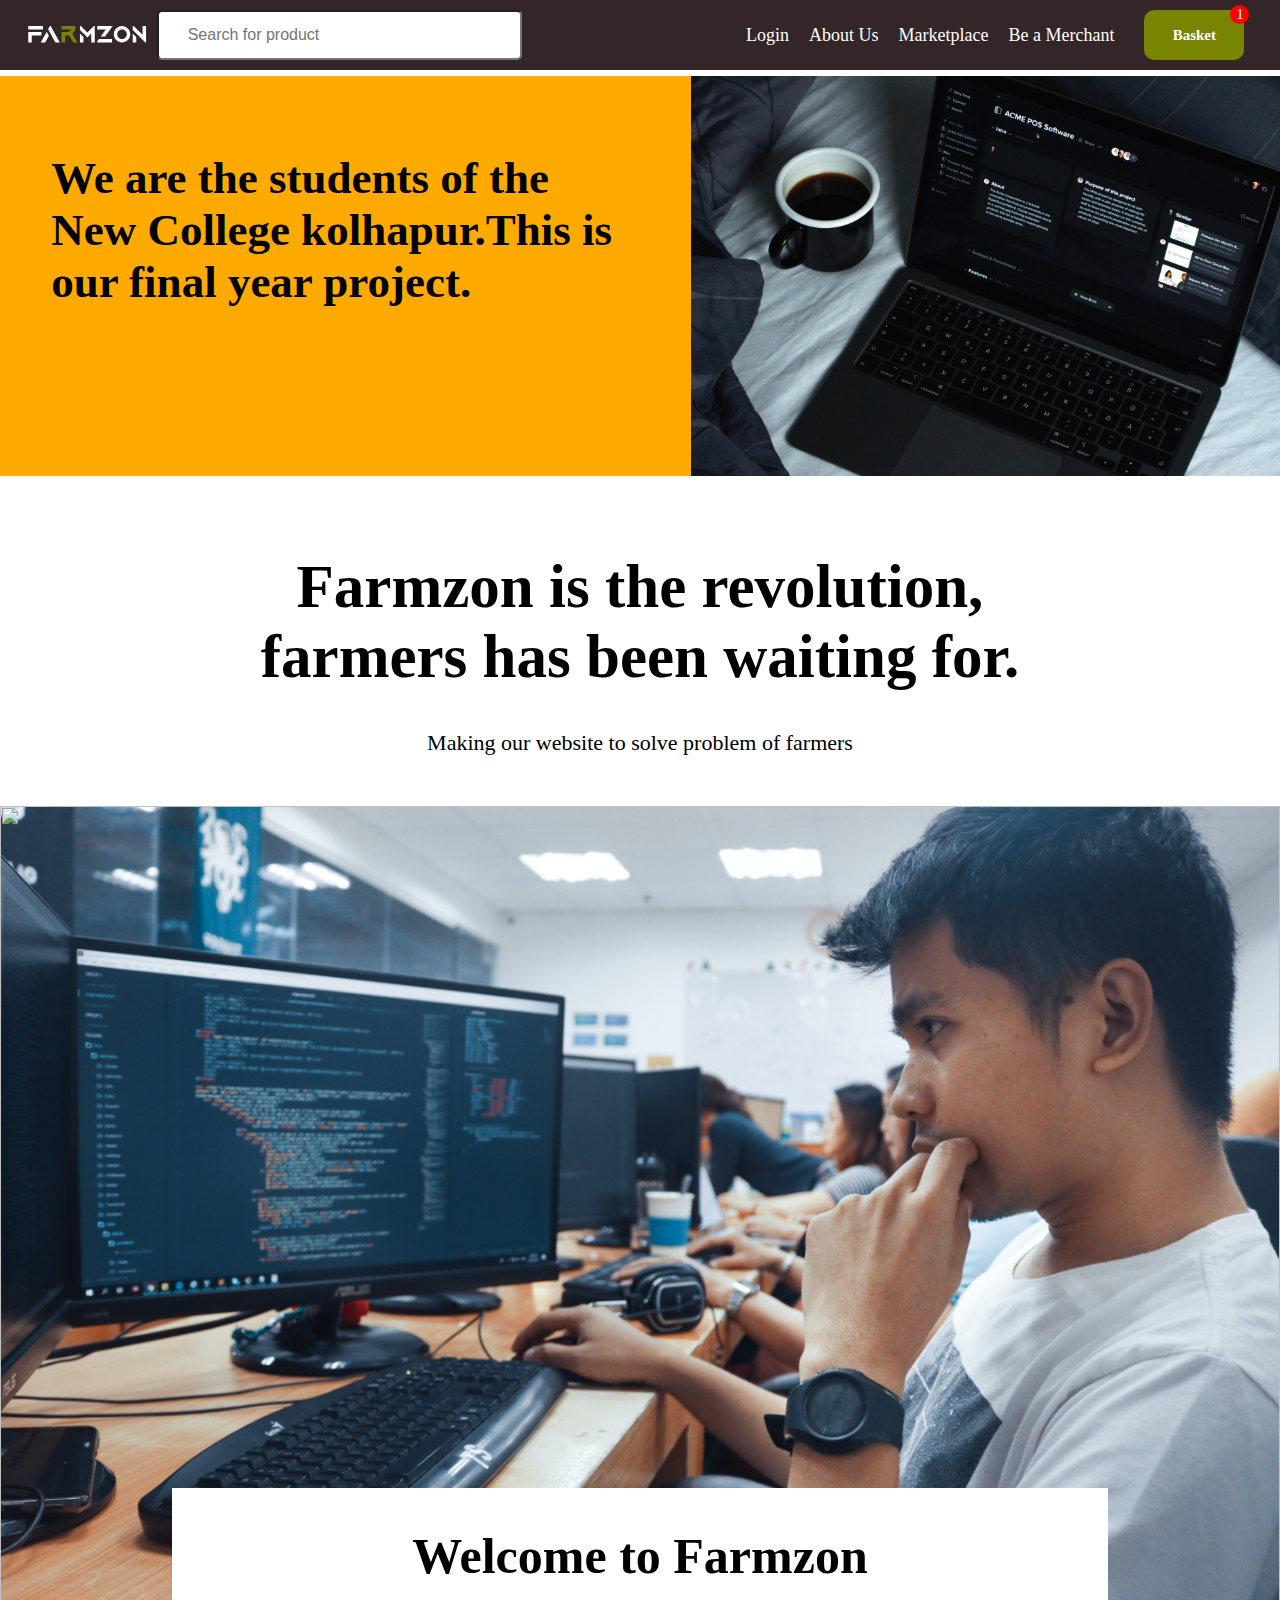
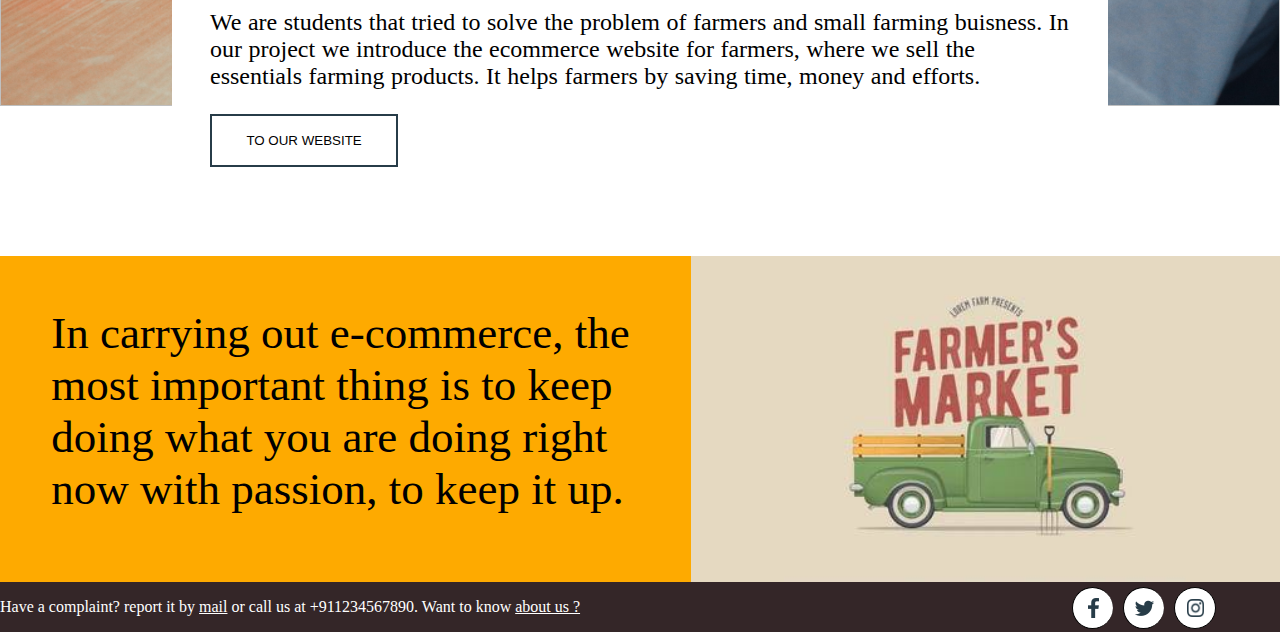
==== aboutus.html @ 4df2397a "minor changes" ====
<<<<<<< HEAD
<!DOCTYPE html>
<html lang="en">
<head>
    <meta charset="UTF-8">
    <meta http-equiv="X-UA-Compatible" content="IE=edge">
    <meta name="viewport" content="width=device-width, initial-scale=1.0">
    <title>Document</title>
    <link rel="stylesheet" href="css/style.css">
</head>
<body>
    <header>
        <div class="left_header">
            <a href="./index.html"><div class="img1"></div></a>
            <form >
            <input type="text" name="search" id="" list="search" placeholder="      Search for product" style="height: 50px;">
            <datalist id ="search">	
			<option value="Crops1">
           		
			<option value="Crops2">
           		
			<option value="Crops3">
           		
			<option value="Crops4">
           		
			<option value="Crops5">
           		
			<option value="Pesticide1">
           		
			<option value="Pesticide1">
           		
			<option value="Pesticide1">
           		
			<option value="Pesticide2">
           		
			<option value="Pesticide1">
           		
			<option value="Pesticide2">
           		
			<option value="Pesticide3">
           		
			<option value="Pesticide4">
           		
			<option value="Pesticide5">
           		
			<option value="Fertilizers1">
           		
			<option value="Fertilizers2">
           		
			<option value="Fertilizers3">
           		
			<option value="Fertilizers4">
           		
			<option value="Fertilizers5">
           		
			<option value="Equipment1">
           		
			<option value="Equipment2">
           		
			<option value="Equipment3">
           		
			<option value="Equipment4">
           		
			<option value="Equipment5">
           		
			<option value="Machinery1">
           		
			<option value="Crops6">
           		
			<option value="Crops7">
           		
			<option value="Crops8">
           		
			<option value="Crops9">
           		
			<option value="Crops10">
           		
			<option value="Pesticide5">
           		
			<option value="Pesticide6">
           		
			<option value="Pesticide7">
           		
			<option value="Pesticide8">
           		
			<option value="Pesticide9">
           		
			<option value="Pesticide10">
           		
			<option value="Fertilizers6">
           		
			<option value="Fertilizers7">
           		
			<option value="Fertilizers8">
           		
			<option value="Fertilizers9">
           		
			<option value="Fertilizers10">
           		
			<option value="Equipment6">
           		
			<option value="Equipment7">
           		
			<option value="Equipment8">
           		
			<option value="Equipment9">
           		
			<option value="Equipment10">
           		
			<option value="Machinery2">
           		
			<option value="Crops11">
           		
			<option value="Crops12">
           		
			<option value="Crops13">
           		
			<option value="Crops14">
           		
			<option value="Crops15">
           		
			<option value="Pesticide11">
           		
			<option value="Pesticide12">
           		
			<option value="Pesticide13">
           		
			<option value="Pesticide14">
           		
			<option value="Pesticide15">
           		
			<option value="Fertilizers11">
           		
			<option value="Fertilizers12">
           		
			<option value="Fertilizers13">
           		
			<option value="Fertilizers15">
           		
			<option value="Equipment11">
           		
			<option value="Equipment12">
           		
			<option value="Equipment13">
           		
			<option value="Equipment14">
           		
			<option value="Equipment15">
           		
			<option value="Machinery3">
           		
			<option value="Crops16">
           		
			<option value="Crops17">
           		
			<option value="Crops18">
           		
			<option value="Crops19">
           		
			<option value="Crops20">
           		
			<option value="Pesticide16">
           		
			<option value="Pesticide17">
           		
			<option value="Pesticide18">
           		
			<option value="Pesticide19">
           		
			<option value="Pesticide20">
           		
			<option value="Fertilizers16">
           		
			<option value="Fertilizers17">
           		
			<option value="Fertilizers18">
           		
			<option value="Fertilizers19">
           		
			<option value="Fertilizers20">
           		
			<option value="Equipment16">
           		
			<option value="Equipment17">
           		
			<option value="Machinery4">
           		
			<option value="Crops21">
           		
			<option value="Crops22">
           		
			<option value="Crops23">
           		
			<option value="Crops24">
           		
			<option value="Crops25">
           		
			<option value="Crops255">
           		
			<option value="Pesticide21">
           		
			<option value="Pesticide22">
           		
			<option value="Fertilizers21">
           		
			<option value="Fertilizers21">
           		
			<option value="Fertilizers22">
           		
			<option value="Fertilizers23">
           		
			<option value="Fertilizers24">
           		
			<option value="Fertilizers25">
           		
			<option value="Machinery5">
           		
			<option value="Machinery6">
           	
            </datalist>
            </form>
        </div>
        <div class="right_header">
            <ul>               
                <li><a href="./login.html">Login</a></li>
                 <li><a href="./aboutus.html">About Us</a></li>
                <li><a href='./product-gallery.html?type=12'>Marketplace</a></li>
                <li><a href="./product-registration.html">Be a Merchant</a></li>
               <li><a href="./cart.html">
                   <div class="basket">
                       <div style="display: flex;">
                        <img src="./images/cart.svg" alt="">
                        <h5>Basket</h5>
                        <div class="cart_counter">
                        1

                            
                        </div>
                    </div>
                </div>
            </a>
            </li>         
            </ul>
        </div>
</header>
        <div class="last-second ls">
        <!-- <a href="mailto:webmaster@example.com">Jon Doe</a> -->
        <div class="last-second-left">
            <p style="margin-top:25px ;"><b> We are the students of the New College kolhapur.This is our final year project.</b></p>
        </div>
        <div class="last-second-right lsr">
        </div>
    </div>
    <div class="sec1">
        <img src="./images/59d54d9065597f0001129e43_TheTeachersGuild_Logo_Primary_MoreBackground-01.png" id="icon"
            alt="">
        <h1>Farmzon is the revolution, farmers has been waiting for.</h1>
        <p>Making our website to solve problem of farmers</p>
    </div>
    <div class="sec2">
        <img src="" alt="" width="100%">
        <div class="img_overlay">
            <h1>Welcome to Farmzon</h1>
            <p>We are students that tried to solve the problem of
                farmers and small farming buisness. In our project we introduce the ecommerce website for farmers, where we sell the essentials farming products. It helps farmers by saving time, money and efforts.</p>
            <a href="./index.html" style="text-decoration: none;"><button>TO OUR WEBSITE</button></a>
        </div>
    </div>
    <div class="last-second">
        <div class="last-second-left">
            <p style="margin-top:0 ;">In carrying out e-commerce, the most important thing is to keep doing what you are doing right now with passion, to keep it up.</p>
        </div>
        <div class="last-second-right">
        </div>
    </div>
    <footer>
        <p>Have a complaint? report it by <a href="mailto:pratikra2001@gmail.com" style=" color: white;">mail</a> or call us at +911234567890. Want to know <a href="./aboutus.html" style="color: white;">about us ?</a></p>
        <div class="f13">
            <a href="" class="facebook"></a>
            <a href="" class="twitter"></a>
            <a href="" class="inst"></a>
        </div>
        
    </footer>
</body>
---- css/style.css ----
@charset "ISO-8859-1";
body{
    margin: auto;
    padding: 0;
    scroll-behavior: smooth;
}
.bg{
    background-image: url('../images/stock-photo-woman-selling-fresh-local-vegetable-from-farm-at-market-605493026.jpg');
    
    background-position: center -30px;
    background-size: cover;
    background-repeat: no-repeat;
    position: fixed;
    height: 100vh   ;
    width: 100%;
    z-index: -1;
    top: 0;
    margin-top: 4%;
}
header{
    background-color: #342628;
    display: flex;
    flex-direction: row;
    align-items: center;    
    justify-content: center;
    position: fixed;
    top: 0;
    left: 0;
    width: 100%;
    top: 0;
}
.left_header{
    background-color: transparent;
    display: flex;
    align-items: center;
    width: 540px;
}
.left_header a{
    margin-left: 5%;
}
.img1{
    background-image: url('../images/template-svg.svg');
    background-position:center;
    background-size: contain;
    background-repeat: no-repeat;
    width: 120px;
    height: 28px;
    margin: auto;
}
.left_header form{
	    margin-left: 10px;
        margin-bottom: 0;
}
.left_header input{
    /* margin: auto; */
    height: 40px;
    width: 365px;
    border-radius: 5px; 
    margin: 10px auto; 
    font-size: medium;
}
.right_header{
    background-color: transparent;
    margin-left: auto;
    margin-right: 2%;
    align-items: center;
    justify-content: center;
}
.right_header ul {
    display: flex;
    flex-direction: row;
    text-decoration: none;   
    margin: 0;
    align-items: center;
}
.right_header ul li{
    list-style: none; 
    margin-left: 20px;
}

select{
    background-color: transparent;
    color: white;
    border: none;
    font-size: medium;
}
#language option{
    background-color:black;
}
.right_header ul li a{
    text-decoration: none;
    color: white;
font-size: large;
}
.basket{
    height: 50px;
    width: 100px;
    background-color: #788402;
    margin:10px 10px;
    position: relative;
    top: 0;
    left: 0;
    color: white;
    display: flex;
    justify-content: center;
    border-radius: 10px;
}
.basket>div{
    margin: 9% 10%;
}
.basket h5{
    margin:auto;
    display: inline;
    color: white;
}
.basket .cart_counter{
    background-color: red;
    font-size: smaller;
    border: 2px solid red;
    border-radius: 100%;
    height: 15px;
    width: 15px;
    display: flex;
    justify-content: center;
    align-items: center;
    position: absolute;
    right: -5px;
    top: -5px;
}
.s1{
    /* border: 2px solid white; */
    margin: 9%;
    padding: 1%;
    display: flex;
    flex-direction: column;   
    row-gap: 7px;
}

.q{
    /* display: inline; */
background-color: #ffffff98;
    color:#080846;
    font-weight: bold;
    font-size: xx-large;
    padding: 1%;
    width: 580px;

}
.registration{
    color: white;
    background-color: #FEAA00;
    border: 6px solid #ca8a0a;
    padding: 15px 40px;
    margin-right: 1%;
    font-weight: bold;
}
.registration:hover{
    background-color:#ca8a0a ;
    border: 6px solid #FEAA00;
}
.registration1{
    color: white;
    background-color: #788402;
    border: 6px solid #596303;
    padding: 15px 40px;
    font-weight: bold;
}
.registration1:hover{

    background-color:#596303;;
    border: 6px solid #788402;
}
.last-second{
display: flex;
flex-direction: row;
flex-wrap: unset;
/* margin-top: 10%; */
width: 100%;
height: 326px;
}
.last-second-left{
    width: 100%;
    background-color: #FEAA00;
    font-size: 45px;
    padding: 4%;
}
.last-second-right{
    width: 100%;
}
 .last-second-right{
     background-color: #e5d9c1;
     background-image: url('../images/farmers-market-themed-vintage-styled-260nw-756444427.jpg');
     background-position: center;
     background-size: contain;
     background-repeat: no-repeat;
     width:100%;
     height: 100%;
 }
 .s5{
    margin: 0;
    background-color: white;
    display: flex;
    justify-content: center;
}
.our-product{
    width: 1110px;
    margin-top: 5%;
}
.op-hr{
    background-color: #788402;
    width:80px;
    height:4px; 
    border:none;
    margin:1% 0%;
}
.our-product p
{
    font-size: larger;
}
.products{
    display: flex;
    flex-direction: row;
    flex-wrap: wrap;
    row-gap: 49px;
    column-gap: 74px;
}
.product-card{
    width: 140px;
    height: 194px;
    /* border: 2px solid black; */
    display: grid;
    grid-template-rows: 80% 10%;
    box-shadow:  0 0 4px 0 gray;
    padding: 10px;
}
.product-image{
    background-size: contain;
    background-position: center;
    background-repeat:no-repeat;
}
.product-card>p{
    display: flex;
    justify-content: center;
    align-items: center;
}
.s3{
    background-color: white;
    /* border: 2px solid green; */
    width: 1160px;
    height: 570px;
    margin: auto;
    display: flex;
    flex-direction:row;
    column-gap: 3%;
    row-gap: 35px;
    flex-wrap: wrap;
    padding: 2px 2px;
    overflow: hidden;
}
.product_card{
    /* border: 2px solid red; */
    box-shadow: 0px 0px 4px 0px;
    border: 5px;
    border-radius: 5px;
    width: 200px;
    height:260px;
}
/* .mar{
    width:calc(100% - 10px);
} */
.product_card button{
    background-color: #788402;
    color: white;
    border: none;
    width: 185px;
    height: 30px;
    /* margin-left: 7px; */
}
.image{
    border-radius: 5px;
    /* background-size: cover; */
    background-size: contain;
    background-repeat: no-repeat;
    background-position: center center;
    width: 176px;
}
.category{
    /* margin-top: 1%; */
    height: auto;
    width: auto;
    padding: 1% 0%;
    box-shadow: 0px 0px 4px 0px;
    position: fixed;
    top: 70px;
    left: 0;
    width: 100%;
    background-color: #e5d9c1;
}
.category ul{
    display: flex;
    flex-direction: row;
    list-style: none;
    margin: 0;
    column-gap: 5%;
    font-size: large;
    justify-content: center;
}
.category ul li a{
    text-decoration: none;
    color:#342628;
}
.s4{
    background-color: white;
    margin: auto;
    width: 100%;
    width: 1160px;

}
.s4>div>p{
    margin: 0;
}
.catagory_gallery{
    overflow-x: scroll;
    /* width: 100%; */
    height: 150px;
    /* border:solid red; */
    display: flex;
    flex-direction: row;
    column-gap: 20px;
    padding: 5px 4px;
    align-items: center;
}
.catagory_card{
    /* cursor: grab; */
    /* border: solid black; */
    text-align: center;
    width: 176px;
    height: 112px;
    position:relative;
    border-radius: 5px;
    box-shadow: 0px 0px 4px 0 black;
}
.catagory_card p{
    margin: 0;
}
.catagory_card p a{
    text-decoration: none;
    color: black;
}
.ls2{
    color: gray;
    display:flex;
    flex-direction: column;
    margin: auto;
    /* height: 456px; */
    width: 360px;
    /* border: 2px solid green; */
    box-shadow: 0 0 4px 0 black;
    padding: 3%;
    row-gap: 20px;
    align-items: center;
    justify-content: center;
    margin-top: 9%;
    padding-top: 0%;
}
.ls2>div{
    border: 1px solid gray;
    width: 100%;
    height: 40px;
    border-radius: 5px;
    display: flex;
}
.ls2>div>p{
    /* height: 100%; */
    font-size: large;
    margin: auto 10px;
}
.ls2 div input{
    font-size: large;
    border: none;
    outline-style: none;
}
.ls2 a{
    text-decoration: none;
    color: gray;
}
.bt1{
    height: 45px;
    width: 100%;
    border-radius: 30px;
    /* border: solid green; */
    border: none;
    background-color: #342628;
    color: white;
    font-size: large;
}
.pro-sec1{
    /* border: 2px solid red; */
    width: 100%;
    height: 72vh;
    display: grid;
    grid-template-columns: 15% 70% 15%;
    margin-top: 8%;
}
.product-group-title{
    
    padding-left: 1%;
    margin-bottom: 0;
    font-size: x-large;
    width: 100%;
}
.aside-right{
    padding-top: 1%;
    height: 72vh;
    padding-left: 2%;
    overflow-y: scroll;
    display: flex;
    flex-direction: row;
    flex-wrap: wrap;
    column-gap: 47px;
    row-gap: 25px;
}
/* cart css */

.ps1{
    /* border: 2px solid green; */
    margin: 10% 15%;
    margin-bottom: 0;
}
.ps1>p{
    font-size: x-large;
}
.ps1>div{
    /* border: 2px solid black; */
    display: grid;
    grid-template-columns: 69% 29%;
    column-gap: 2%;
}
.ps1-left{
    /* border: 2px solid red; */
    height: 72vh;
    overflow: scroll;
    display: flex;
    flex-direction: column;
    /* row-gap:22px; */

}
.ps1-left::-webkit-scrollbar {
    display: none;
}
.ps1-right{
    height: 72vh;
    /* border: 2px solid yellow; */
    padding: 0% 0%;
}
.payment-calculator{
    /* border: 2px solid blue; */
    box-shadow: 0 0 4px ;
    height: 80%;
    margin: 2% 0;
    padding: 7%;
    padding-top: 15px;

}
.payment-product{    
    /* border: 2px solid pink; */
    box-shadow: 0 0 4px 0;
    height: 40%;
    display: flex;
    flex-direction: row;
    margin: 1%;
}
.payment-product>img{
    margin: auto 0;
    width:30%;
    
}
.product-disc{
    font-size: x-large;
    width: 200px;
    margin: 3%;
}
.product-disc>p{
    margin: 3%;
}
.product-price{
    display: flex;
    flex-direction: row;
    column-gap: 15px;
    margin: 3%;
}
.product-price>p{
    margin: 0;
    font-size: x-large;

    
}
#counter-changer{
    background-color: black;
    color: white;
    border: none;
    font-size: x-large;
    font-weight: bold;
    color: white;
    width: 30px;
    height: 30px;
}
.quantity-counter{
    display: flex;
    flex-direction: row;
    height: 30px;
    width: 90px;
}
.display-quantity>p{
    /* color: white; */
    background-color: white;
    margin: 0;
    height: 30px;
    width: 30px;
    display: flex;
    justify-content: center;
    align-items: center;

}
.pc1{
    display: grid;
    grid-template-columns: 50% 50%;
    margin-top: 5%;
}
.labels{
    text-align: right;
    font-size: large;
}
.labels p{
    margin: 0;
}
.values{
    font-size: x-large;
    text-align: right;
}
.values p{
    margin: 0;
}
.place-order-btn{
    margin: 20% auto;
    margin-bottom: 10%;
}
.pick-up-store-btn{
    margin: 10% auto;
    background-color: black;
}



/* product display */



.product-data{
    /* border: 2px solid black; */
    /* height: 100vh; */
    display: grid;
    grid-template-columns: 40% 60%;
}
.product-image-big{
    /* border: 2px solid blue; */
    height: 65vh;
    background-position: center;
    background-size: contain;
}
.product-info{
    /* border: 2px solid green; */
    height: 65vh;
}
.quantity{
    font-size: larger;
}
.product-id{
    font-size: xx-large;
}
.add-to-bag{
    background-color: #788402;
    color: white;
    font-size: medium;
    border: none;
    border-radius: 20px;
    padding: 6px;
    width: 130px;
}
.bill_page{
    /* border: 2px solid; */
    width: 80%;
    /* height:100vh; */
    margin: auto;
    margin-top: 6%;
    font-size: x-large;
}
.bill_main{
    width: 90%;
    margin: auto;
}
.doi{
    /* text-align: center; */
    font-size: x-large;
}
.invoice{
    text-align: center;
    font-size: xx-large;
}
.billed_to{
    padding-right: 63%;
}
.bill_components{    
background-color: #ecf1b8;
padding: 0% 5%;
}
.bill_components p{
    margin: 10px;
}
.bill_heading{
    display: grid;
    grid-template-columns: 55% 15% 15% 15%;
    font-size: large;
}
.total{
    width: 300px;
    height: 60px;
    border: 2px solid;
    float: right;
    display: grid;
    grid-template-columns: 50% 50%;
    color: white;
    background-color: #342628;
    margin: 2% 0;
}
.total_heading{
    font-size: large;
    display: inline;
    margin: auto;
}
.total_amount{
    font-size: xx-large;
    margin: auto;
}
.ls{
    margin-top: 58px;
    height: 400px;
}
.lsr {
    background-image: url('../images/walling-XLqiL-rz4V8-unsplash.jpg');
    background-size: cover;
}
.sec1{
    margin-top: 50px;
text-align: center;
margin-bottom: 50px;
}
.sec1 h1{
margin: 2% 15%;
font-size: 61px;
}
.sec1 p{
margin: 3% auto;
font-size: 22px
}
.sec2{
margin-bottom: 50px;
height: auto;

}
.sec2 img{
width: 100%;
height: 100vh;
background-image: url('../images/patrick-amoy-6DfEbkqsTiA-unsplash.jpg');
background-position: center;
background-size: cover;

/* background-size: cover; */
}
.img_overlay{

background-color: white;
margin: auto;
margin-top: -17%;
padding: 3%;
position: relative;
width: 860px;
/* z-index: 9; */
}
.img_overlay h1{
margin: 0%;
text-align: center;
font-size: 50px;
font-weight: 10px;
}
.img_overlay p{
text-align: left;
font-size: 24px;
font-weight: 10px;
word-spacing: 0.5px;
}
.img_overlay button{
display: block;
margin: left;
background-color: transparent;
border: 2px solid #273c48;
padding: 2% 4%;
}
.img_overlay button:hover{
background-color: #342628;
color: white;
}
footer{
background-color: #342628;
color: white;
display: grid;
grid-template-columns: 1fr 1fr;
}
footer p{
display: inline-block;
}
.f13{
display: flex;
flex-direction: row;
column-gap: 10px;
height: 10%;
margin-left: auto;
margin-right:10%;
}
.f13 img{
height: 40px;
width: 40px;
border: 1px solid black;
/* padding: 10%; */
}
.f13 a{
background-color: white;
border-radius: 100%;
margin-top: 5px;
}
.facebook{
background-image:url("../images/59d54d920116ac0001969f0c_facebook.png");
height: 40px;
width: 40px;
background-repeat: no-repeat;
background-size: 11px;
background-position:50% 50%;
border: 1px solid black;

border-right: none;
}
.twitter{
background-image:url("../images/59d54d90965779000179d122_twitter.png");
height: 40px;
width: 40px;
background-repeat: no-repeat;
background-size: 21px;
background-position:50% 50%;
border: 1px solid black;
border-right: none;
}

.inst{
background-image:url("../images/59d54d917ed19800019cf004_insta.png");
height: 40px;
width: 40px;
background-repeat: no-repeat;
background-size: 17px;
background-position:50% 50%;
border: 1px solid black;
}
.facebook:hover{
background-color: #788402;
background-image:url("../images/facebook-64.png");
background-repeat: no-repeat;
background-size: 21px;
background-position:center;
/* color: white; */
/* filter: grayscale(1.9) invert(1); */

}
.twitter:hover{
background-color: #788402;
background-image:url("../images/twitter-64.png");
background-repeat: no-repeat;
background-size: 18px;
background-position:center;
/* color: white; */
/* filter: grayscale(1.9) invert(1); */

}
.inst:hover{
background-color: #788402;
background-image:url("../images/toppng.com-https-www-instagram-comovermountaincycles-new-instagram-icon-white-351x351.png");
background-repeat: no-repeat;
background-size: 17px;
background-position:center;
/* color: white; */
/* filter: grayscale(1.9) invert(1); */

}
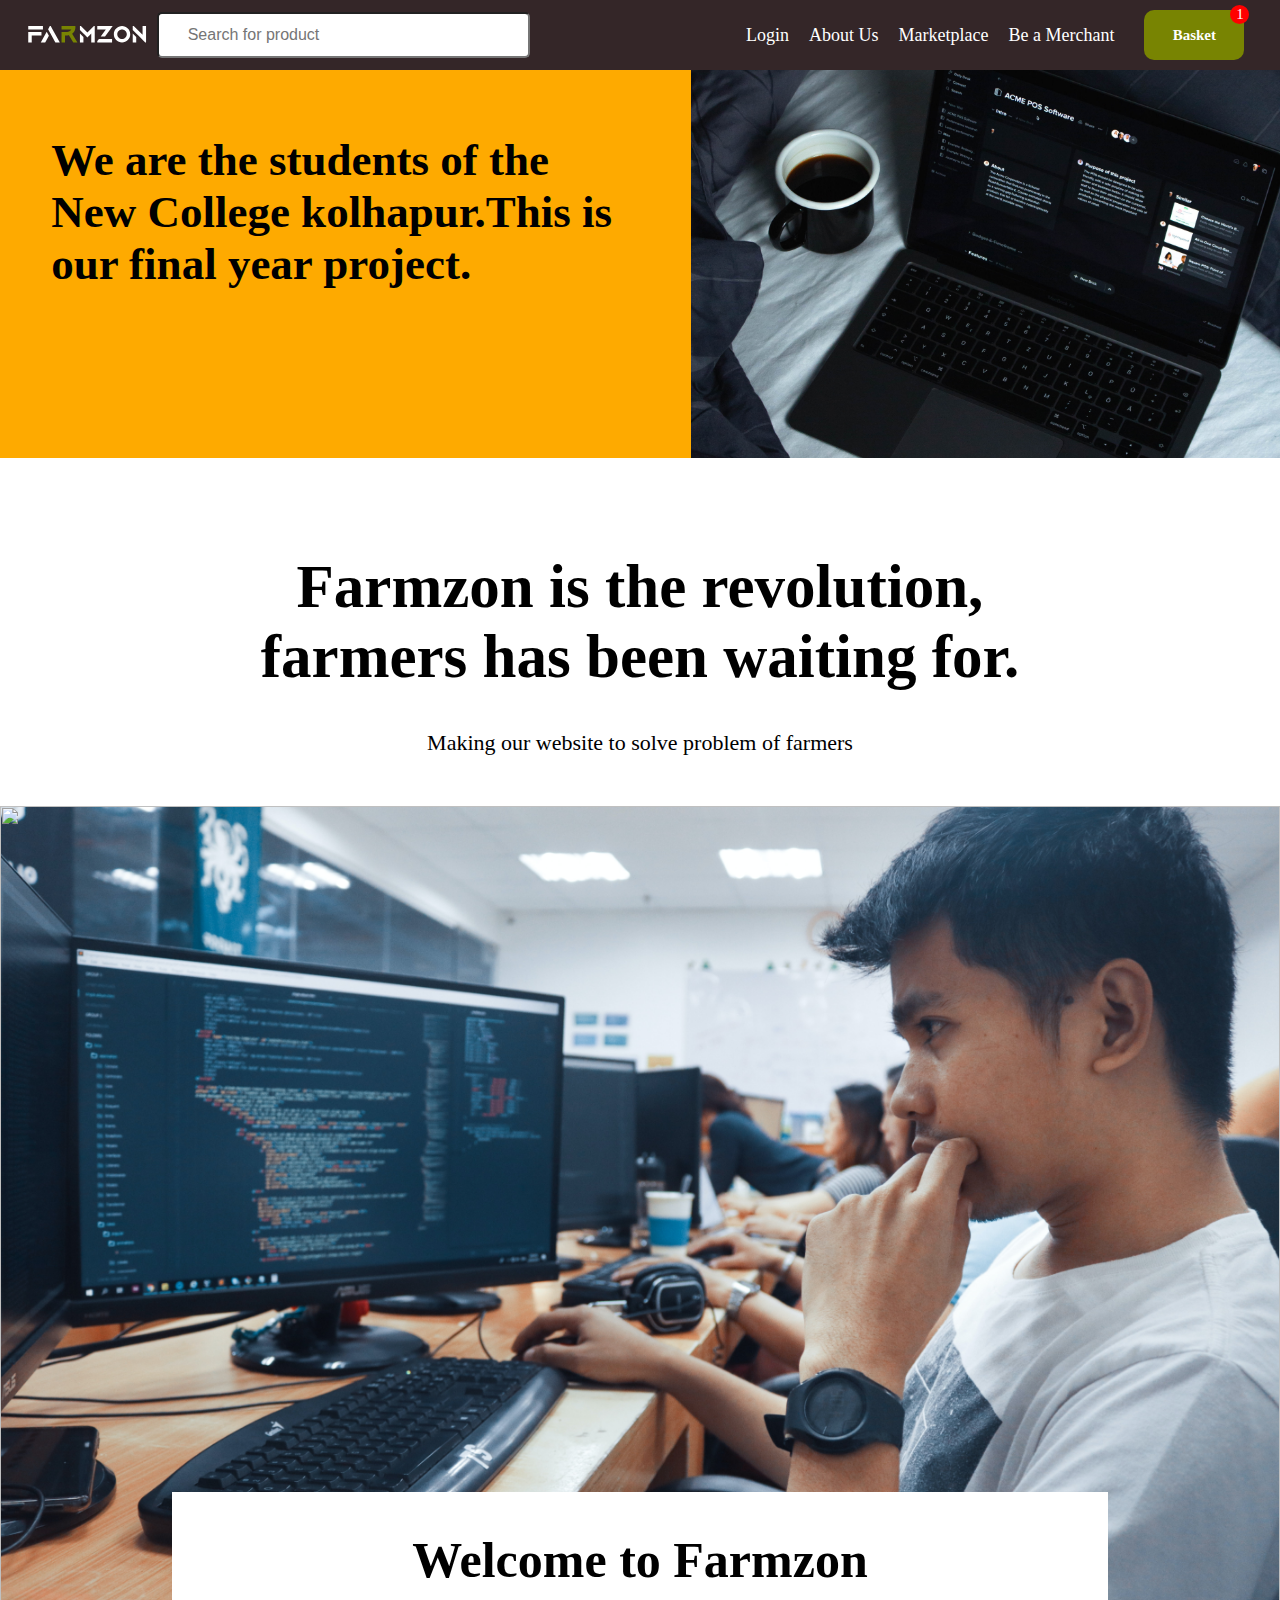
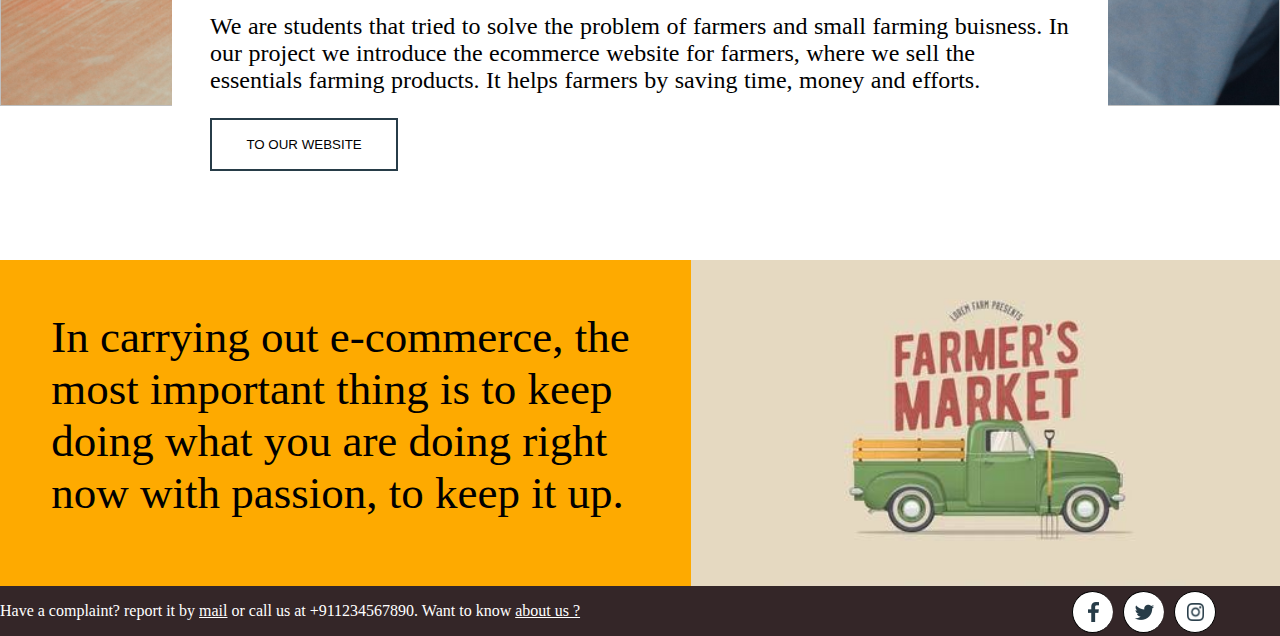
==== commit abb148b7: "minor changes" ====
--- a/aboutus.html
+++ b/aboutus.html
@@ -1,4 +1,3 @@
-<<<<<<< HEAD
 <!DOCTYPE html>
 <html lang="en">
 <head>
@@ -13,7 +12,7 @@
         <div class="left_header">
             <a href="./index.html"><div class="img1"></div></a>
             <form >
-            <input type="text" name="search" id="" list="search" placeholder="      Search for product" style="height: 50px;">
+            <input type="text" name="search" id="" list="search" placeholder="      Search for product" >
             <datalist id ="search">	
 			<option value="Crops1">
            		
@@ -273,7 +272,7 @@
         <div class="last-second-right">
         </div>
     </div>
-    <footer>
+    <footer style="margin-top: 0;">
         <p>Have a complaint? report it by <a href="mailto:pratikra2001@gmail.com" style=" color: white;">mail</a> or call us at +911234567890. Want to know <a href="./aboutus.html" style="color: white;">about us ?</a></p>
         <div class="f13">
             <a href="" class="facebook"></a>
--- a/css/style.css
+++ b/css/style.css
@@ -711,6 +711,7 @@
 color: white;
 }
 footer{
+    margin-top: 30px;
 background-color: #342628;
 color: white;
 display: grid;
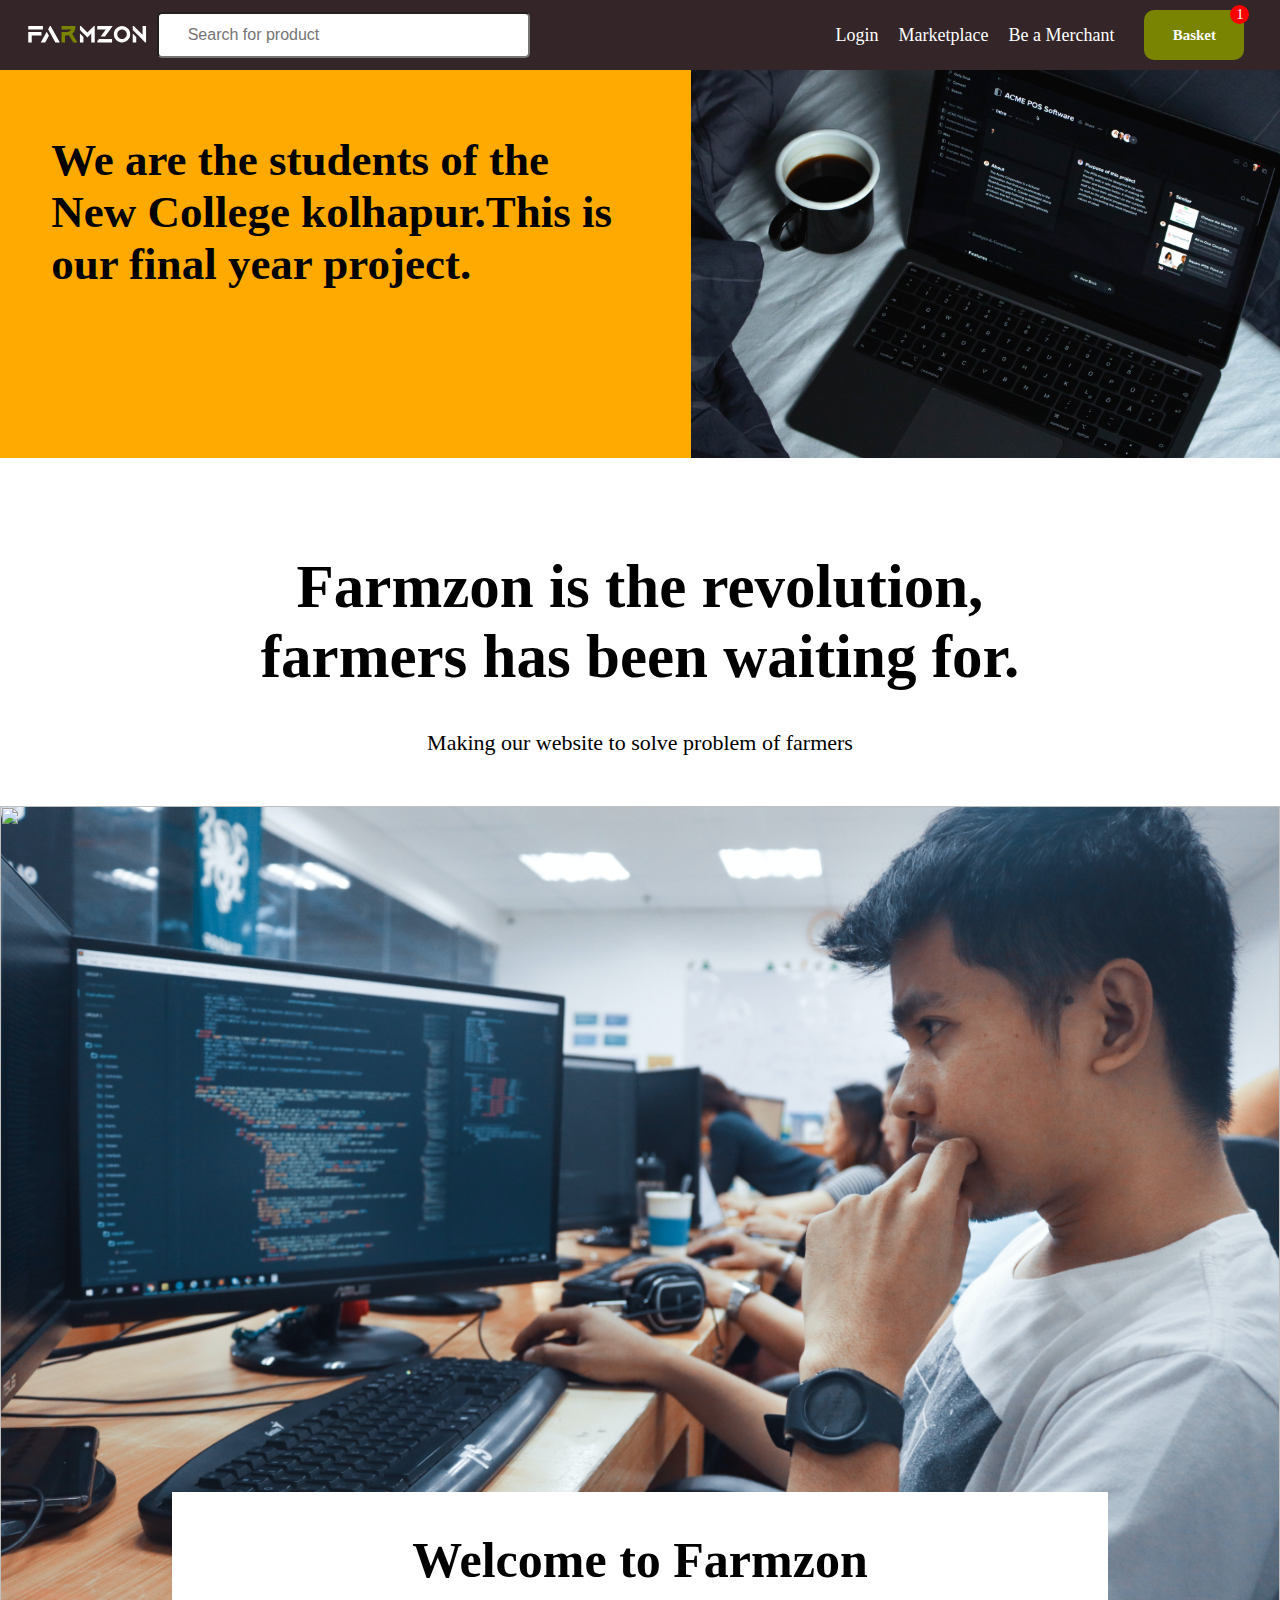
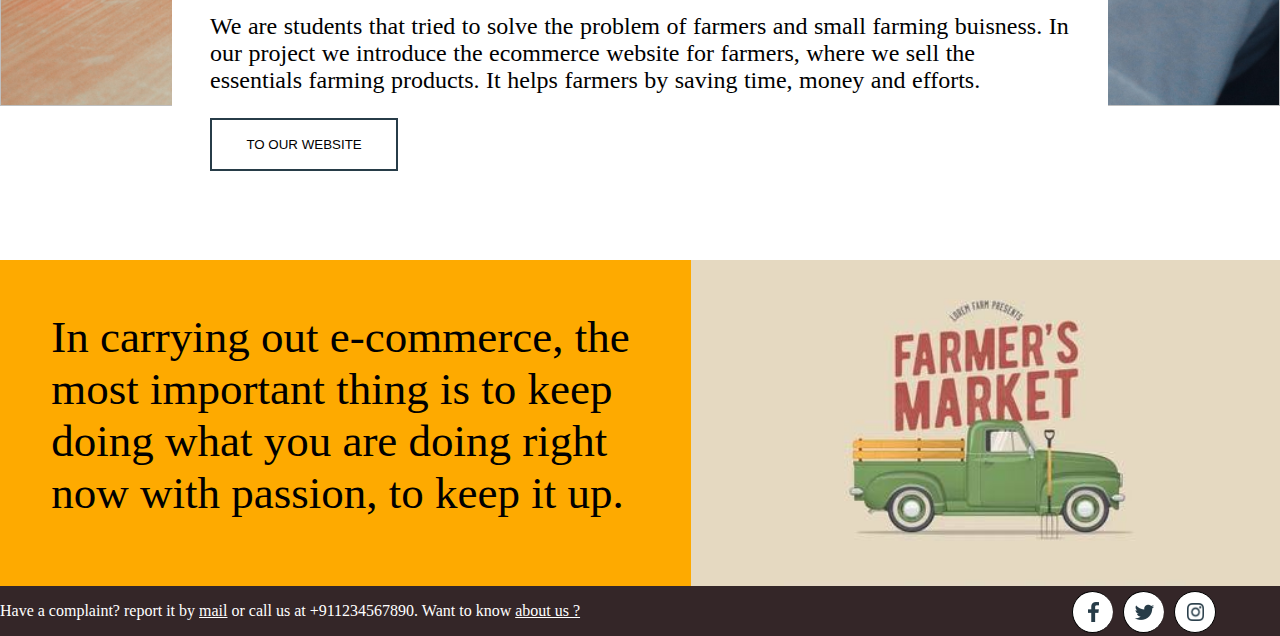
==== commit e5cce085: "added mobile view" ====
--- a/aboutus.html
+++ b/aboutus.html
@@ -4,15 +4,20 @@
     <meta charset="UTF-8">
     <meta http-equiv="X-UA-Compatible" content="IE=edge">
     <meta name="viewport" content="width=device-width, initial-scale=1.0">
-    <title>Document</title>
+    <link rel="shortcut icon" href="./images/favicon.ico" type="image/x-icon">
+    <title>Farmzon</title>
     <link rel="stylesheet" href="css/style.css">
+	<link rel="stylesheet" media="screen and (max-width: 1165px)" href="css/widescreen.css">
+    <link rel="stylesheet" media="screen and (max-width: 888px)" href="css/tablet.css">
+    <link rel="stylesheet" media="screen and (max-width: 700px)" href="css/tablet2.css">
+    <link rel="stylesheet" media="screen and (max-width: 400px)" href="css/mobile.css">
 </head>
 <body>
     <header>
         <div class="left_header">
             <a href="./index.html"><div class="img1"></div></a>
             <form >
-            <input type="text" name="search" id="" list="search" placeholder="      Search for product" >
+            <input type="text" name="search" id="" list="search" placeholder="      Search for product">
             <datalist id ="search">	
 			<option value="Crops1">
            		
@@ -220,15 +225,14 @@
             </form>
         </div>
         <div class="right_header">
-            <ul>               
+            <ul class="ns_ul">               
                 <li><a href="./login.html">Login</a></li>
-                 <li><a href="./aboutus.html">About Us</a></li>
+                 <!-- <li><a href="./aboutus.html">About Us</a></li> -->
                 <li><a href='./product-gallery.html?type=12'>Marketplace</a></li>
                 <li><a href="./product-registration.html">Be a Merchant</a></li>
                <li><a href="./cart.html">
                    <div class="basket">
                        <div style="display: flex;">
-                        <img src="./images/cart.svg" alt="">
                         <h5>Basket</h5>
                         <div class="cart_counter">
                         1
@@ -238,9 +242,37 @@
                     </div>
                 </div>
             </a>
-            </li>         
-            </ul>
-        </div>
+            </li> 
+        </ul>
+            <div class="menu" id="menu" >
+                <div style="width: 35px;margin-left: auto;" onclick="ham()">
+                    <div class="menu_icon"></div>
+                    <div class="menu_icon"></div>
+                    <div class="menu_icon"></div>
+                </div>
+                <div class="menu_elements" id="menu_elements">
+                    <ul>
+                        <li>Login</li>
+                        <li>Marketplace</li>
+                        <li>Be a Merchant</li>
+                        <li>Be a Merchant</li>
+                    </ul>
+                </div>
+            </div>        
+            <script>
+                let x=document.getElementById("menu_elements");
+               function ham(){
+                   if(x.style.display=="none"){
+                x.style.display="block";
+            }
+            else{
+                x.style.display="none";
+                
+                }
+            }
+            </script>
+        </div>
+
 </header>
         <div class="last-second ls">
         <!-- <a href="mailto:webmaster@example.com">Jon Doe</a> -->
--- a/css/style.css
+++ b/css/style.css
@@ -28,6 +28,7 @@
     left: 0;
     width: 100%;
     top: 0;
+    z-index: 1;
 }
 .left_header{
     background-color: transparent;
@@ -66,14 +67,14 @@
     align-items: center;
     justify-content: center;
 }
-.right_header ul {
+.ns_ul {
     display: flex;
     flex-direction: row;
     text-decoration: none;   
     margin: 0;
     align-items: center;
 }
-.right_header ul li{
+.ns_ul  li{
     list-style: none; 
     margin-left: 20px;
 }
@@ -87,7 +88,7 @@
 #language option{
     background-color:black;
 }
-.right_header ul li a{
+.ns_ul  li a{
     text-decoration: none;
     color: white;
 font-size: large;
@@ -127,6 +128,46 @@
     right: -5px;
     top: -5px;
 }
+.menu{
+    position: absolute;
+    right: 0px;
+    top: 0px;
+    display: none;
+}
+
+.menu_icon{
+height: 5px;
+background-color: white;
+margin: 6px 0;
+margin-left: auto;
+background-color: white;
+}
+.menu_elements ul{
+    display: flex;
+    flex-direction: column;
+    width: 100vw;
+    align-items: flex-end;
+    list-style: none;
+    background-color: #e5d9c1;
+    border: 2px solid;
+    padding: 0px;
+}
+.menu_elements ul a{
+    margin-left: 0;
+    border: 2px solid;
+    width: 100%;
+    height: 50px;
+    text-align: center;
+    margin: auto;
+    display: flex;
+    justify-content: center;
+    align-items: center;
+    text-decoration: none;
+    color: black;
+}
+.menu_elements ul li a{
+
+}
 .s1{
     /* border: 2px solid white; */
     margin: 9%;
@@ -146,30 +187,7 @@
     width: 580px;
 
 }
-.registration{
-    color: white;
-    background-color: #FEAA00;
-    border: 6px solid #ca8a0a;
-    padding: 15px 40px;
-    margin-right: 1%;
-    font-weight: bold;
-}
-.registration:hover{
-    background-color:#ca8a0a ;
-    border: 6px solid #FEAA00;
-}
-.registration1{
-    color: white;
-    background-color: #788402;
-    border: 6px solid #596303;
-    padding: 15px 40px;
-    font-weight: bold;
-}
-.registration1:hover{
-
-    background-color:#596303;;
-    border: 6px solid #788402;
-}
+
 .last-second{
 display: flex;
 flex-direction: row;
@@ -198,7 +216,7 @@
  }
  .s5{
     margin: 0;
-    background-color: white;
+    background-color: #eae7e0;
     display: flex;
     justify-content: center;
 }
@@ -232,6 +250,7 @@
     grid-template-rows: 80% 10%;
     box-shadow:  0 0 4px 0 gray;
     padding: 10px;
+    background-color: white;
 }
 .product-image{
     background-size: contain;
@@ -243,8 +262,11 @@
     justify-content: center;
     align-items: center;
 }
+.buto{
+    width: 100%;display: flex;
+}
 .s3{
-    background-color: white;
+    background-color: #eae7e0;
     /* border: 2px solid green; */
     width: 1160px;
     height: 570px;
@@ -264,6 +286,7 @@
     border-radius: 5px;
     width: 200px;
     height:260px;
+    background-color: white;
 }
 /* .mar{
     width:calc(100% - 10px);
@@ -310,7 +333,7 @@
     color:#342628;
 }
 .s4{
-    background-color: white;
+    background-color: #eae7e0;
     margin: auto;
     width: 100%;
     width: 1160px;
@@ -339,6 +362,7 @@
     position:relative;
     border-radius: 5px;
     box-shadow: 0px 0px 4px 0 black;
+    background-color: white;
 }
 .catagory_card p{
     margin: 0;
@@ -685,7 +709,6 @@
 padding: 3%;
 position: relative;
 width: 860px;
-/* z-index: 9; */
 }
 .img_overlay h1{
 margin: 0%;
@@ -716,6 +739,7 @@
 color: white;
 display: grid;
 grid-template-columns: 1fr 1fr;
+
 }
 footer p{
 display: inline-block;
@@ -799,4 +823,4 @@
 /* color: white; */
 /* filter: grayscale(1.9) invert(1); */
 
-}+}
--- a/css/widescreen.css
+++ b/css/widescreen.css
@@ -0,0 +1,21 @@
+
+.last-second{
+    /* flex-direction: column; */
+}
+.last-second-left{
+    /* padding: 0; */
+    font-size: 30px;
+}
+.last-second-left p{
+    /* margin: 0%; */
+}
+.s4{
+    width: 100%;
+}
+.s3{
+    width: 99%;
+}
+.s5{
+    display: none;
+}
+/* s */--- a/css/tablet.css
+++ b/css/tablet.css
@@ -0,0 +1,26 @@
+
+.ns_ul {
+    display: none;
+}
+.menu{
+    display: block;
+}.menu_elements{
+    display:none;
+}
+.s3{
+    /* flex-wrap: nowrap; */
+    display: grid;
+    grid-auto-flow: column;
+    overflow:scroll;
+    height: 300px;
+    width: 100%;
+}
+.s3::-webkit-scrollbar{
+    display: contents;
+}
+.buto{
+    display: none;
+}
+.section_title{
+    text-align: center;
+}--- a/css/tablet2.css
+++ b/css/tablet2.css
@@ -0,0 +1,12 @@
+.s1{
+    margin: 0;
+    margin-top:15%;
+}
+.q{
+    width: auto;
+
+}
+.left_header {
+    flex-wrap: wrap;
+    row-gap: 20px;
+}--- a/css/mobile.css
+++ b/css/mobile.css
@@ -0,0 +1,20 @@
+.bg{
+    margin-top: 25%;
+
+}
+.s1{
+     margin-top: 30%;
+}
+.last-second{
+    display: grid;
+    grid-template-rows:50% 50%;
+
+}
+.last-second-left{
+    padding: 0;
+    padding-top: 6%;
+}
+.last-second-left>p{
+    font-size: 25px;
+    margin: 2%;
+}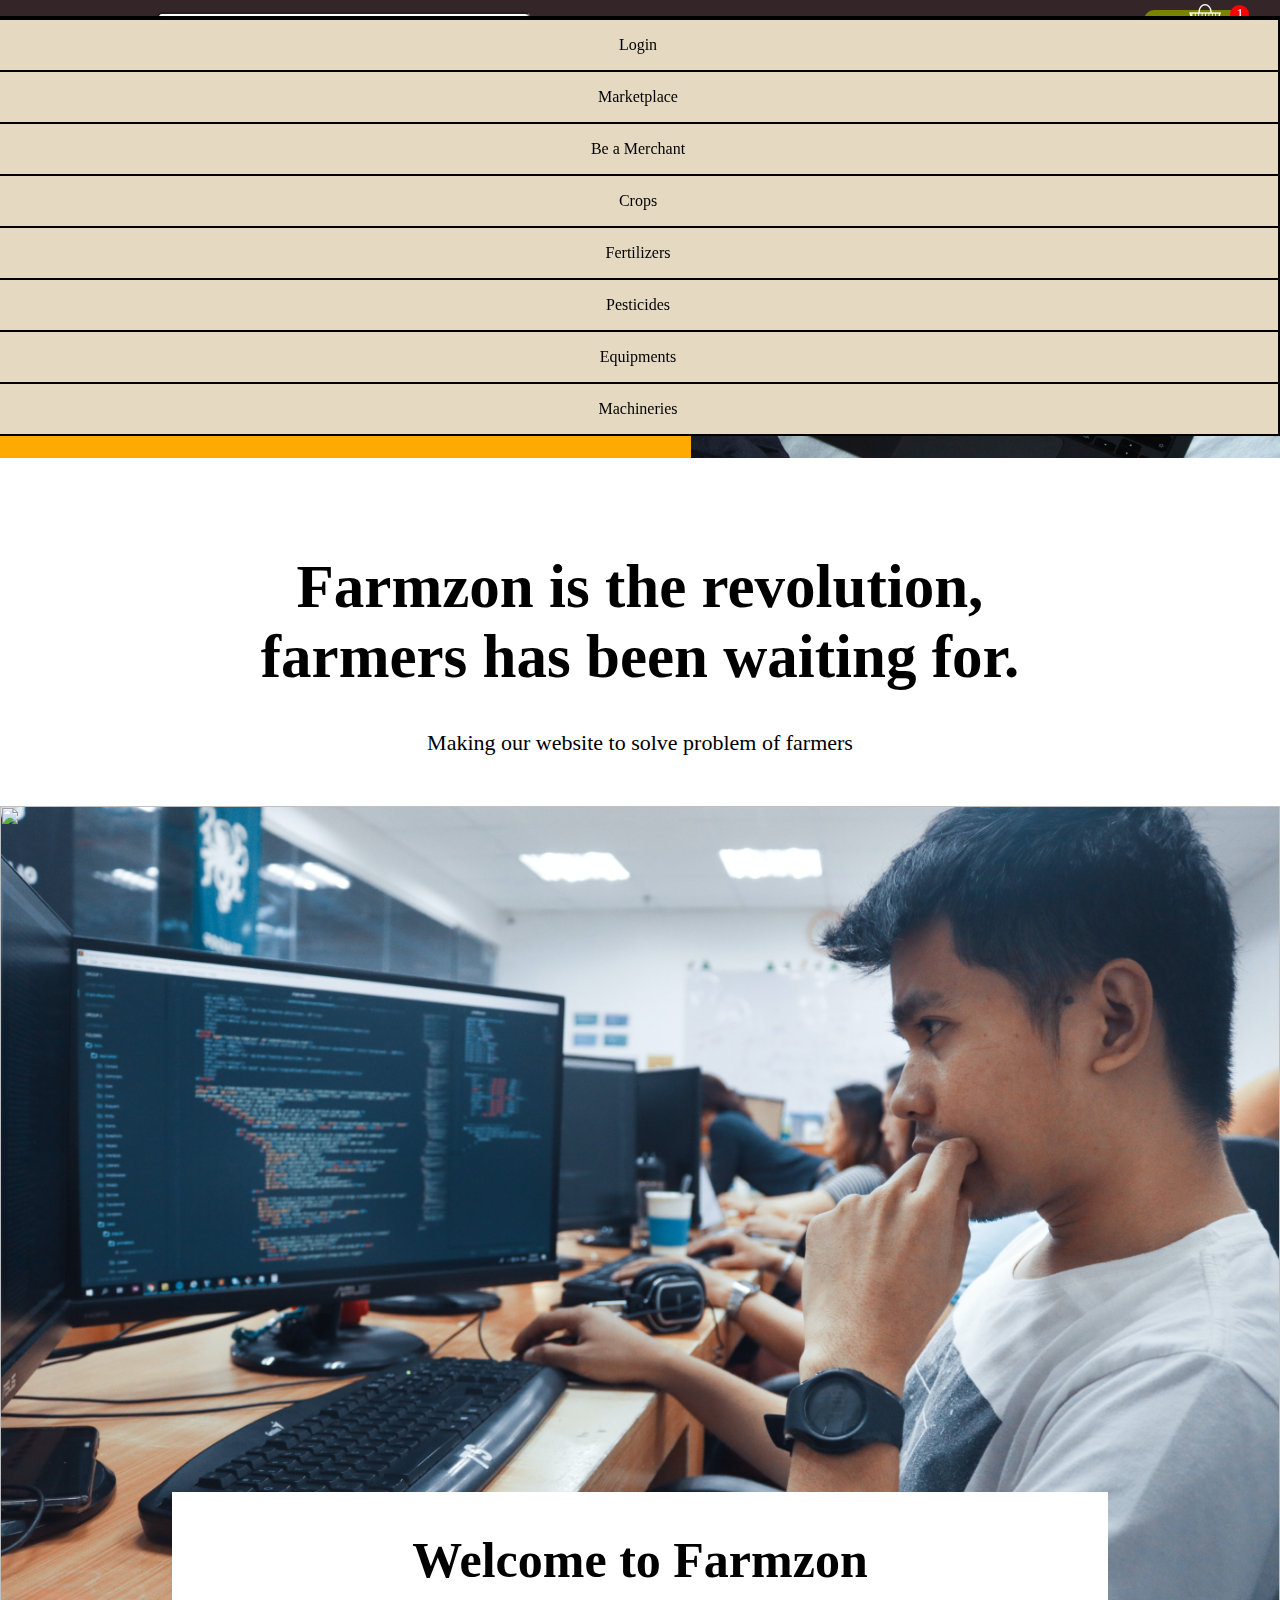
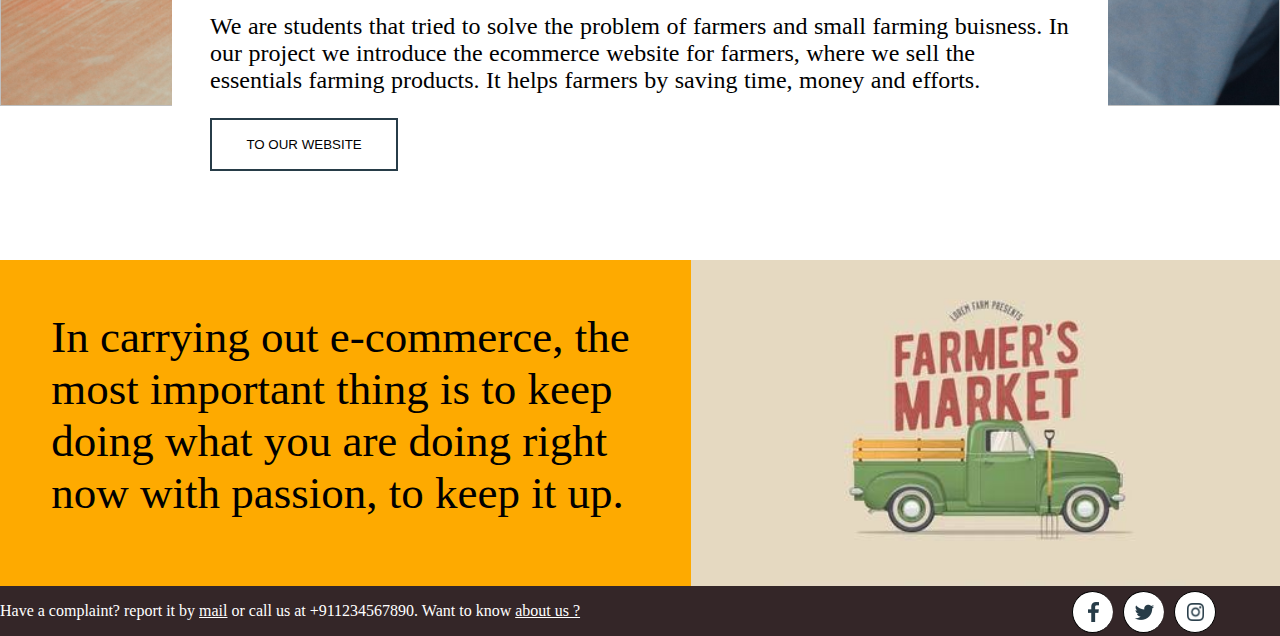
==== commit 1f7808de: "fixed cart section and bill section and added cart icon to the header" ====
--- a/aboutus.html
+++ b/aboutus.html
@@ -10,7 +10,7 @@
 	<link rel="stylesheet" media="screen and (max-width: 1165px)" href="css/widescreen.css">
     <link rel="stylesheet" media="screen and (max-width: 888px)" href="css/tablet.css">
     <link rel="stylesheet" media="screen and (max-width: 700px)" href="css/tablet2.css">
-    <link rel="stylesheet" media="screen and (max-width: 400px)" href="css/mobile.css">
+    <link rel="stylesheet" media="screen and (max-width: 500px)" href="css/mobile.css">
 </head>
 <body>
     <header>
@@ -244,6 +244,8 @@
             </a>
             </li> 
         </ul>
+        <a href="cart.html"> <div style="background-image: url('./images/cart-38-32.png');width: 32px;height: 32px;position: absolute;top: 0;right: 59px;"></div></a>
+
             <div class="menu" id="menu" >
                 <div style="width: 35px;margin-left: auto;" onclick="ham()">
                     <div class="menu_icon"></div>
@@ -252,10 +254,14 @@
                 </div>
                 <div class="menu_elements" id="menu_elements">
                     <ul>
-                        <li>Login</li>
-                        <li>Marketplace</li>
-                        <li>Be a Merchant</li>
-                        <li>Be a Merchant</li>
+                        <a href="login.html"><li> Login</li></a>
+                        <a href="product-gallery.html"><li>Marketplace</li></a>
+                        <a href="product-registration.html"><li>Be a Merchant</li></a>
+                        <a href="product-gallery-crops.html"><li>Crops</li></a>
+                        <a href="product-gallery-fertilizers.html"><li>Fertilizers</li></a>
+                        <a href="product-gallery-pesticides.html"><li>Pesticides</li></a>
+                        <a href="product-gallery-equipments.html"><li>Equipments</li></a>
+                        <a href="product-gallery-machnery.html"><li>Machineries</li></a>
                     </ul>
                 </div>
             </div>        
--- a/css/style.css
+++ b/css/style.css
@@ -133,6 +133,9 @@
     right: 0px;
     top: 0px;
     display: none;
+    /* width: 90px; */
+    display: flex;
+    flex-direction: row;
 }
 
 .menu_icon{
@@ -164,9 +167,8 @@
     align-items: center;
     text-decoration: none;
     color: black;
-}
-.menu_elements ul li a{
-
+    border-left: none;
+    border-bottom: none;
 }
 .s1{
     /* border: 2px solid white; */
@@ -591,6 +593,7 @@
     height: 65vh;
     background-position: center;
     background-size: contain;
+    background-repeat: no-repeat;
 }
 .product-info{
     /* border: 2px solid green; */
@@ -739,7 +742,6 @@
 color: white;
 display: grid;
 grid-template-columns: 1fr 1fr;
-
 }
 footer p{
 display: inline-block;
--- a/css/tablet.css
+++ b/css/tablet.css
@@ -4,6 +4,8 @@
 }
 .menu{
     display: block;
+    width: auto;
+    /* height: 100px; */
 }.menu_elements{
     display:none;
 }
@@ -23,4 +25,7 @@
 }
 .section_title{
     text-align: center;
+}
+.product-image-big{
+    height: 30vh;
 }--- a/css/tablet2.css
+++ b/css/tablet2.css
@@ -9,4 +9,7 @@
 .left_header {
     flex-wrap: wrap;
     row-gap: 20px;
+}
+.product-image-big{
+    height: 30vh;
 }--- a/css/mobile.css
+++ b/css/mobile.css
@@ -1,6 +1,9 @@
 .bg{
     margin-top: 25%;
 
+}
+.ls2{
+    margin-top: 30%;
 }
 .s1{
      margin-top: 30%;
@@ -17,4 +20,66 @@
 .last-second-left>p{
     font-size: 25px;
     margin: 2%;
+}
+aside{
+    display: none;
+}
+.pro-sec1{
+    display: flex;
+    flex-direction: column;
+    margin-top: 30%;
+}
+.p_div{
+    display: flex;
+    flex-direction: column;
+}
+.product_card {
+    width: auto;
+}
+.product_card button{
+    width: 160px;
+}
+.aside-right{
+    overflow-x: scroll;
+    column-gap: 10px;
+}
+.ls{
+    margin-top: 30%;
+}
+.sec2{
+    display: none;
+}
+.product-data{
+    height: 50vh;
+}
+.product-image-big{
+    height: 30vh;
+}
+.quantity{
+    position: absolute;
+    left: 0;
+    text-align: center;
+}
+.pg1{
+    margin-top:28%;
+}
+.ps1 {
+    margin-top: 30%;
+}
+.ps1>div {
+    grid-template-columns: none;
+}
+.payment-product {
+    flex-direction: column;
+    align-items: center;
+}
+.product-disc>p{
+    text-align: center;
+}
+.payment-calculator{
+    height: 50%;
+    margin-top: 20%;
+}
+.bill_components p{
+    font-size: small;
 }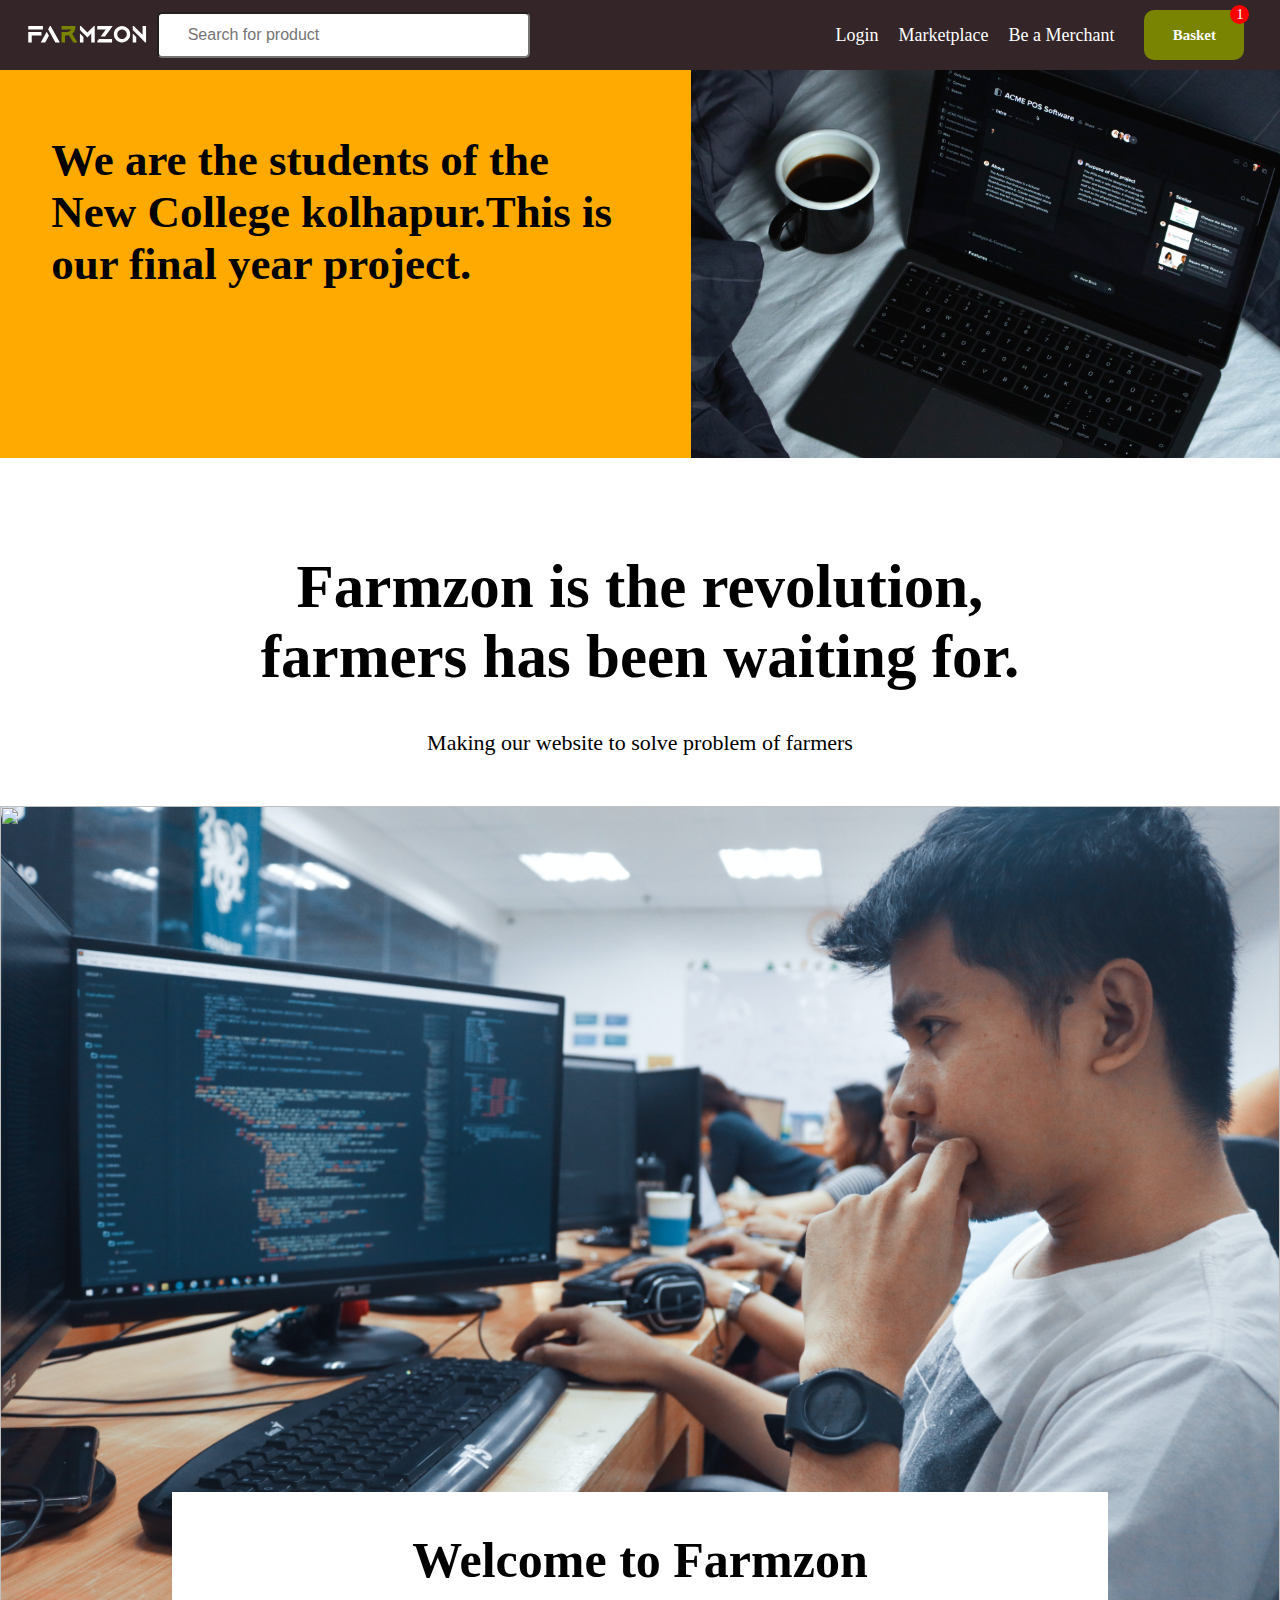
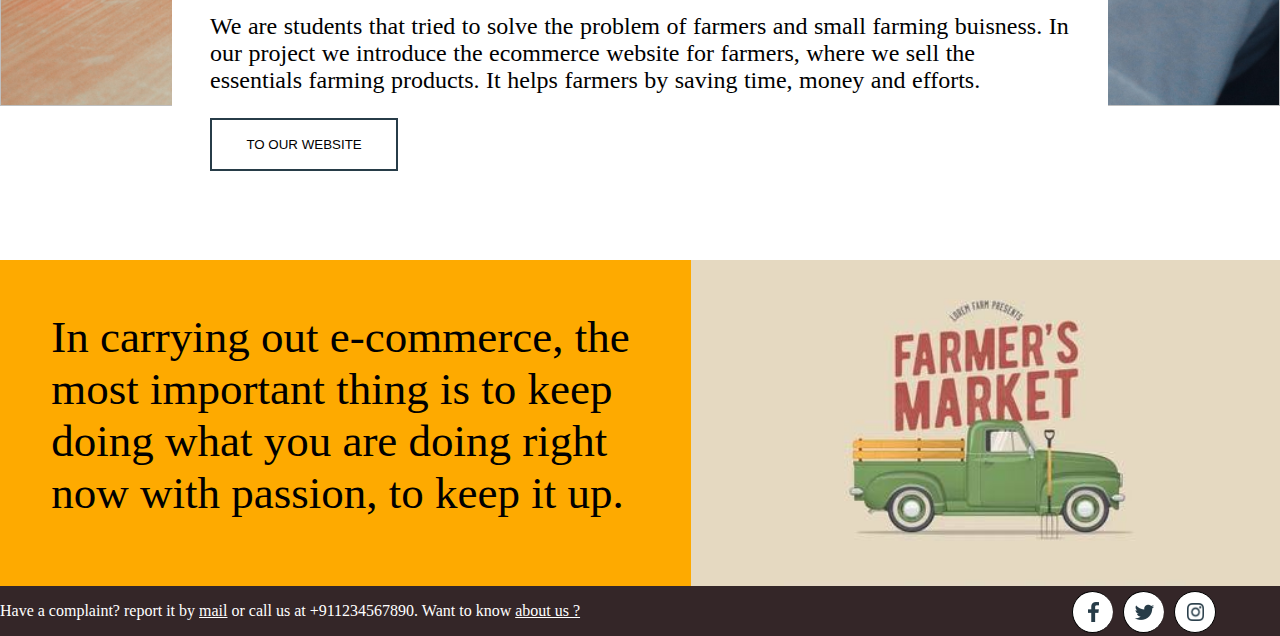
==== commit 4f3d3221: "minor buy fixes" ====
--- a/aboutus.html
+++ b/aboutus.html
@@ -244,7 +244,7 @@
             </a>
             </li> 
         </ul>
-        <a href="cart.html"> <div style="background-image: url('./images/cart-38-32.png');width: 32px;height: 32px;position: absolute;top: 0;right: 59px;"></div></a>
+        <a href="cart.html" class="cart_ico"> <div style="background-image: url('./images/cart-38-32.png');width: 32px;height: 32px;position: absolute;top: 0;right: 59px;"></div></a>
 
             <div class="menu" id="menu" >
                 <div style="width: 35px;margin-left: auto;" onclick="ham()">
--- a/css/style.css
+++ b/css/style.css
@@ -128,13 +128,16 @@
     right: -5px;
     top: -5px;
 }
+.cart_ico{
+    display: none;
+}
 .menu{
     position: absolute;
     right: 0px;
     top: 0px;
     display: none;
     /* width: 90px; */
-    display: flex;
+    display: none;
     flex-direction: row;
 }
 
--- a/css/tablet.css
+++ b/css/tablet.css
@@ -3,7 +3,7 @@
     display: none;
 }
 .menu{
-    display: block;
+    display: flex;
     width: auto;
     /* height: 100px; */
 }.menu_elements{
@@ -28,4 +28,7 @@
 }
 .product-image-big{
     height: 30vh;
+}
+.cart_ico{
+    display:block
 }